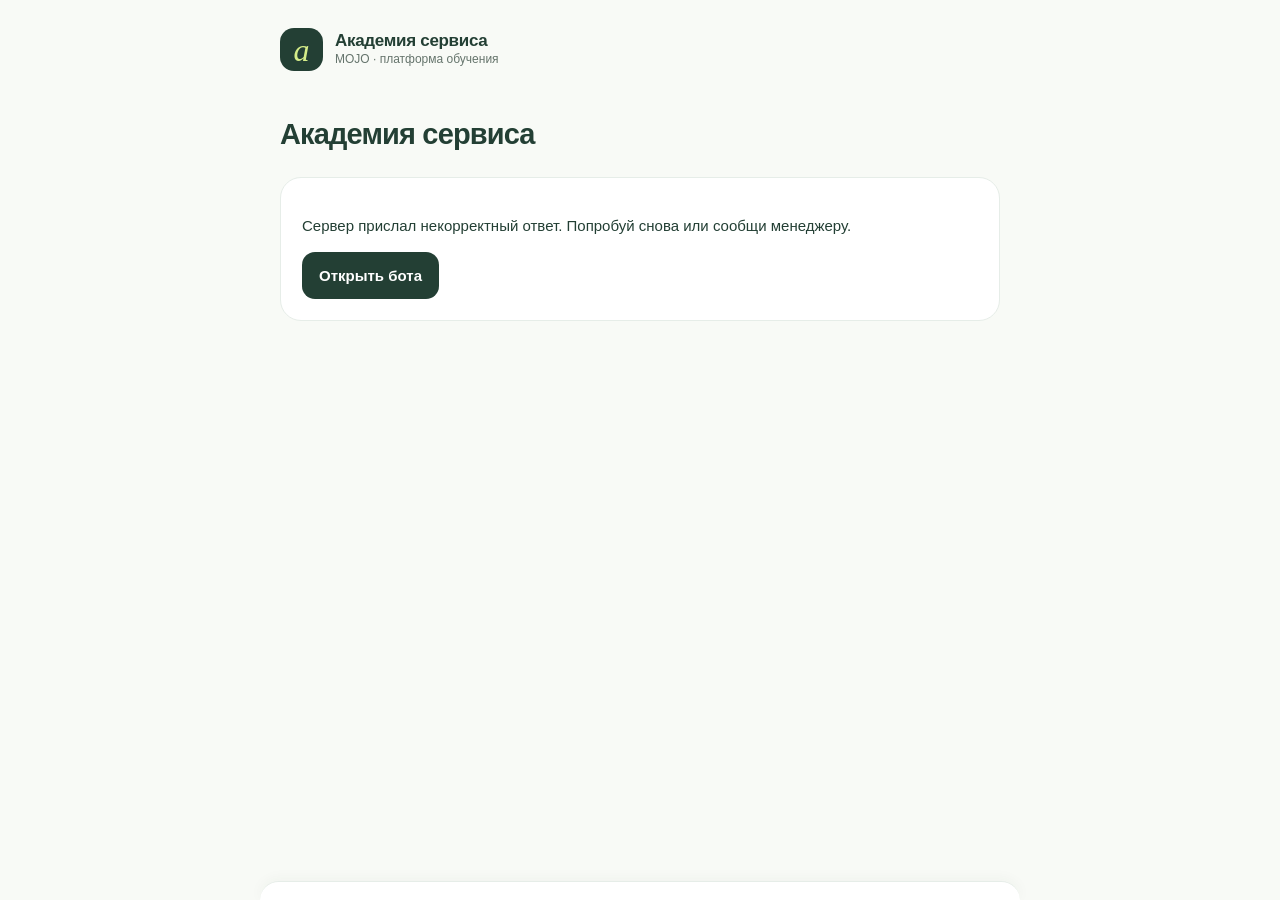
==== pilot/index.html @ edadbd67 "fix: serve Telegram Mini App SDK locally to prevent blocked startup" ====
<!doctype html><html lang="ru"><head><meta charset="utf-8"><meta name="viewport" content="width=device-width,initial-scale=1,viewport-fit=cover"><title>Академия сервиса · Пилот</title><link rel="stylesheet" href="/pilot/pilot.css?v=20261023-outcome1"><link rel="stylesheet" href="/pilot/learning.css?v=20261023-events1"><link rel="stylesheet" href="/pilot/dishes.css?v=20261027-nav1"><link rel="stylesheet" href="/pilot/wine_cards.css?v=20261026-1-photos1"><script defer src="/pilot/telegram-web-app.js?v=20261101"></script><script defer src="/pilot/learning.js?v=20261029-recall1-repeat1"></script><script defer src="/pilot/onboarding.js?v=20261027-journey1-reflection1"></script><script defer src="/pilot/dishes.js?v=20261027-nav1-allergens1-next1"></script><script defer src="/pilot/pilot.js?v=20261027-question1"></script><script defer src="/pilot/wine_cards.js?v=20261026-1"></script><script defer src="/pilot/menu_cards.js?v=photos1-20261027-stages1-repeat1"></script><script defer src="/pilot/menu_assessments.js?v=20261027-stages1"></script><script defer src="/pilot/events.js?v=20261023-events1"></script><script defer src="/pilot/voice.js?v=1"></script><link rel="stylesheet" href="/pilot/learner.css?v=20261026-reference1"><link rel="stylesheet" href="/pilot/mobile_polish.css?v=20261027-buttons1"><link rel="stylesheet" href="/pilot/onboarding.css?v=20261027-journey1"></head><body><header class="academy-header"><div class="academy-mark" aria-hidden="true">a</div><div class="academy-brand"><strong>Академия сервиса</strong><span>MOJO · платформа обучения</span></div></header><nav id="nav"></nav><main id="app"><p>Подключаемся…</p></main><div id="error" role="alert"></div></body></html>
---- pilot/pilot.css ----
:root{color-scheme:light;--ink:#233c32;--line:#e0e6dd;--muted:#68766c}*{box-sizing:border-box}body{margin:0;background:#f5f5f0;color:var(--ink);font:16px/1.5 -apple-system,BlinkMacSystemFont,'Segoe UI',sans-serif}header,main,nav{max-width:900px;margin:auto;padding:20px}header{display:flex;justify-content:space-between;gap:15px}header span,.muted{color:var(--muted);font-size:13px}nav{display:flex;gap:8px;padding-top:0;overflow:auto}button,.button{font:inherit;border:0;border-radius:10px;background:var(--ink);color:white;padding:11px 15px;cursor:pointer;text-decoration:none;display:inline-block}button:disabled{opacity:.5;cursor:wait}button.secondary,nav button{background:#e5ebdf;color:var(--ink)}nav button.active{background:var(--ink);color:white}h1{font-size:27px;line-height:1.2}h2{font-size:20px}h3{font-size:17px}.card{background:white;border:1px solid var(--line);border-radius:16px;padding:20px;margin-bottom:14px}.row{display:flex;gap:10px;align-items:center;flex-wrap:wrap}.row>*{margin:0}.badge{background:#edf2e5;border-radius:6px;padding:4px 8px;font-size:12px}.body{white-space:pre-wrap;overflow-wrap:anywhere}label{display:block;margin:12px 0 6px}input,textarea,select{font:inherit;color:inherit;width:100%;padding:10px;background:white;border:1px solid #bdcabb;border-radius:8px}input[type=checkbox],input[type=radio]{width:auto;margin-right:9px}textarea{min-height:110px}textarea.lesson{min-height:220px}.option{padding:10px;border:1px solid var(--line);border-radius:8px}.question{border:1px solid var(--line);padding:16px;margin:15px 0;border-radius:12px}.actions{display:flex;gap:10px;margin-top:16px;flex-wrap:wrap}#error:not(:empty){position:fixed;bottom:15px;left:5%;width:90%;background:#723a30;color:white;padding:15px;border-radius:10px;z-index:10}button:focus-visible,a:focus-visible{outline:3px solid #93b955;outline-offset:3px}@media(max-width:600px){header,main,nav{padding:16px}header span{display:none}nav button{font-size:13px;white-space:nowrap}.card{padding:16px}}
/* MOJO: cream canvas, forest cards and lime progress from the original demo. */
:root{--ink:#223e34;--muted:#788279;--line:#e2e7dc;--lime:#d6ee89}
body{background:#f6f6f1}header{padding-top:28px;align-items:center}header strong{font-size:20px;letter-spacing:-.5px}h1{font-size:32px;letter-spacing:-1px;margin:18px 0 26px}h2{letter-spacing:-.4px}.card{border-radius:24px;padding:24px;margin-bottom:18px;box-shadow:0 2px 4px #223e3403}.progress-card{background:var(--ink);color:#fff;border:0;padding:30px}.progress-card .muted{color:#c8d5ca}.progress-card progress{appearance:none;height:9px;border:0;border-radius:20px;overflow:hidden}.progress-card progress::-webkit-progress-bar{background:#456052}.progress-card progress::-webkit-progress-value{background:var(--lime)}.progress-card progress::-moz-progress-bar{background:var(--lime)}button,.button{border-radius:13px;font-weight:600;padding:12px 17px}button.secondary{background:#eef2e7}nav button.active{background:#e9f0df;color:var(--ink);box-shadow:inset 0 -3px var(--ink)}nav button{background:transparent}.badge{border-radius:20px;padding:5px 10px}.option{border-radius:12px;padding:14px}.option:has(input:checked){background:#eff5e3;border-color:#859f69}input,textarea,select{border-radius:12px;padding:12px}main{padding-bottom:110px}#error:not(:empty){bottom:90px}button:focus-visible,a:focus-visible,input:focus-visible,textarea:focus-visible,select:focus-visible{outline:3px solid #91ad5c;outline-offset:3px}
@media(max-width:600px){header{padding:20px 20px 4px}main{padding:10px 20px 110px}h1{font-size:29px}h2{font-size:21px}.card{padding:22px;border-radius:22px}.actions button{flex:1 1 140px}nav{position:fixed;bottom:0;left:0;right:0;z-index:5;max-width:none;background:#fff;border-top:1px solid var(--line);padding:10px 8px calc(12px + env(safe-area-inset-bottom));gap:3px;justify-content:space-around}nav button{font-size:12px;min-height:48px;padding:8px 9px;flex:1;border-radius:13px}.progress-card{padding:25px}header span{display:none}}
@media(prefers-reduced-motion:reduce){*{scroll-behavior:auto!important}}


/* Reading and practice share the same mobile layout. */
:root{--paper:#fff;--canvas:#F8FAF6;--forest:#233F34;--forest-soft:#365747;--lime:#D5ED89;--border:#E6EDE8;--text-sub:#65746c;--ink:#233F34;--line:#E6EDE8}
body{background:var(--canvas);font-size:15px;line-height:1.54;-webkit-font-smoothing:antialiased}
header.academy-header{display:flex;align-items:center;justify-content:flex-start;gap:12px;padding:22px 20px 4px}
.academy-mark{background:var(--forest);color:var(--lime);border-radius:14px;width:43px;height:43px;display:grid;place-items:center;font:italic 32px Georgia,serif;line-height:1;flex-shrink:0}
.academy-brand{display:flex;flex-direction:column;gap:0;min-width:0}
.academy-brand strong{font-size:17px;font-weight:750;line-height:1.22;letter-spacing:-.3px}
.academy-brand span{font-size:12px;color:var(--text-sub);display:block!important;line-height:1.4}
main{max-width:900px;margin:auto;padding:18px 20px 112px}
h1{font-size:29px;font-weight:750;line-height:1.18;letter-spacing:-.85px}
h2{font-size:19px;line-height:1.3;font-weight:700}
.card{background:var(--paper);border:1px solid var(--border);border-radius:21px;padding:21px;box-shadow:none}
.card h2{margin-top:7px}
.card .muted{color:var(--text-sub)}
.card p{overflow-wrap:anywhere}
.eyebrow{font-size:10px;text-transform:uppercase;font-weight:800;letter-spacing:1.7px;color:#748471}
.section-heading{margin:2px 0 25px}
.section-heading h1{margin:9px 0 8px}
.section-heading p{margin:0;max-width:48ch}
.case-card{display:flex;flex-direction:column;gap:6px;min-height:160px}
.case-card h2{margin:4px 0 2px;font-size:19px}
.case-card p{margin:0}
.case-card .actions{margin-top:auto;padding-top:13px}
.case-scenario{background:#244337;color:white;border:none;padding:27px 23px}
.case-scenario .eyebrow{color:var(--lime)}
.case-scenario .case-prompt{font-size:18px;line-height:1.52;margin:17px 0 4px;letter-spacing:-.25px}
.case-answer-card h2{margin:0 0 9px}
.case-answer-card label{font-size:14px;font-weight:650}
.case-answer-card textarea{font-size:16px;line-height:1.6;min-height:168px;border:1px solid #bdcabb;resize:vertical}
.case-answer-card .muted{font-size:12px;line-height:1.45}
.case-answer-card .lime-action{background:var(--lime);color:var(--forest);font-weight:800}
#case-feedback .card{border-color:#cbd9bd;background:#fafdf6}
#case-feedback h3{margin-top:16px}
#case-request-state:empty{display:none}
.progress-card{background:var(--forest);color:white}
.badge{display:inline-block;align-self:flex-start;background:#e9f0df;color:#38593f;font-weight:650;font-size:11px}
button{font-weight:650}
button.secondary{background:#edf1e7;color:var(--forest)}
nav{display:flex;gap:3px;align-items:stretch;justify-content:space-around}
nav button.nav-item{background:transparent;color:var(--forest);border:0;display:flex;align-items:center;justify-content:center;gap:5px;flex-direction:column;font-size:11px;line-height:1.15;min-height:56px;font-weight:600;border-radius:14px;padding:8px 3px}
nav button.nav-item svg{width:22px;height:22px}
nav button.nav-item.active{background:#e9f0df;color:var(--forest);box-shadow:inset 0 -3px var(--forest)}
#bulk-import{background:#f9fbf5}
#error:not(:empty){position:fixed;z-index:30;bottom:calc(95px + env(safe-area-inset-bottom));left:12px;right:12px;width:auto;max-width:680px;margin:auto;box-shadow:0 10px 20px #263f3c24;background:#753b32;color:white}
@media(min-width:720px){
  header.academy-header{padding-top:28px}
  nav button.nav-item{flex:1}
  .case-card{max-width:100%}
  .case-scenario .case-prompt{font-size:20px}
}
@media(max-width:600px){
  header.academy-header{padding:20px 18px 6px}
  header.academy-header .academy-brand span{display:block!important}
  main{padding:16px 18px calc(114px + env(safe-area-inset-bottom))}
  nav{padding:8px 6px calc(10px + env(safe-area-inset-bottom));gap:2px;backdrop-filter:blur(14px)}
  nav button.nav-item{flex:1;min-width:0;font-size:10.5px;min-height:58px}
  h1{font-size:27px}
  .card{padding:19px;border-radius:20px}
  .case-scenario{padding:23px 21px}
  .case-scenario .case-prompt{font-size:17px}
  .case-answer-card button.lime-action{width:100%}
}


/* After AI feedback, present a decision instead of a wall of rubric text. */
.case-outcome{padding-bottom:calc(24px + env(safe-area-inset-bottom))}
.case-outcome>button{margin:0 0 20px;font-size:13px}
.case-outcome-hero{background:#233F34;color:#fff;border-color:#233F34;padding:27px 23px}
.case-outcome-hero .eyebrow{color:#D5ED89}
.case-outcome-hero h1{font-size:28px;line-height:1.16;color:#fff;margin:12px 0}
.case-outcome-hero p{font-size:16px;line-height:1.55;color:#E6F0E7;margin-bottom:0}
.case-outcome-next{padding:23px 21px;border-color:#D4E0D0}
.case-outcome-next .eyebrow{color:#56734A}
.case-outcome-next h2{font-size:21px;margin:12px 0}
.case-outcome-next p{line-height:1.55}
.case-outcome-next .case-focus{background:#F1F6E8;border-radius:12px;padding:12px 14px;font-weight:650;color:#233F34}
.case-outcome-next .case-course-name{font-size:13px;color:#506B4E}
.case-outcome-next .lime-action{display:block;width:100%;min-height:54px;margin:18px 0 0;background:#D5ED89;color:#233F34}
.case-outcome-actions{display:flex;flex-wrap:wrap;gap:9px;margin-top:12px}
.case-outcome-actions button{flex:1 1 160px;min-height:46px;font-size:13px}
.case-outcome-details>summary{cursor:pointer;font-size:15px;font-weight:700;list-style:none}
.case-outcome-details>summary::-webkit-details-marker{display:none}
.case-outcome-details h3{font-size:16px;margin:19px 0 7px}
.case-outcome-details p{font-size:15px;line-height:1.6}
.case-outcome-details .muted{border-top:1px solid #E6EDE8;padding-top:15px;margin-top:18px}
@media(max-width:420px){
 .case-outcome-hero{padding:24px 20px}
 .case-outcome-hero h1{font-size:25px}
 .case-outcome-next{padding:20px 18px}
}
---- pilot/learning.css ----
:root{--forest:#233F34;--lime:#D5ED89;--canvas:#F8FAF6;--border:#E6EDE8}
body{background:var(--canvas);color:#1F2937}
header,main,nav{max-width:760px}
.learning-hero{background:var(--forest)!important;color:white;border:0!important}
.learning-hero .eyebrow{color:var(--lime)}
.learning-hero h2{font-size:28px;max-width:20ch}
.learning-hero .row{justify-content:space-between}
.lime-action{background:var(--lime);color:var(--forest);width:100%;margin-top:18px}
progress{display:block;width:100%;height:7px;border:0;border-radius:8px;overflow:hidden;margin:14px 0 18px;appearance:none}
progress::-webkit-progress-bar{background:#E6EDE8}
progress::-webkit-progress-value{background:#a5c867}
progress::-moz-progress-bar{background:#a5c867}
.learning-hero progress::-webkit-progress-bar{background:#476356}
.learning-hero progress::-webkit-progress-value{background:var(--lime)}
.direction-grid{display:grid;grid-template-columns:1fr 1fr;gap:12px}
.direction-grid .direction{background:white;color:var(--forest);text-align:left;display:flex;flex-direction:column;gap:10px;margin:0;padding:18px;min-height:130px}
.direction small{font-weight:400;color:#65746c}
.filters{display:flex;gap:8px;overflow-x:auto;padding:14px 0;scrollbar-width:none}
.filters button{white-space:nowrap;font-size:13px;padding:8px 13px}
.filters .active{background:var(--forest);color:white}
.course-row{display:grid;grid-template-columns:44px 1fr 16px;align-items:center;gap:14px;width:100%;background:white;color:#1F2937;text-align:left;border:1px solid var(--border);padding:16px;margin:0 0 10px}
.course-row strong{font-size:16px;line-height:1.3;display:block}
.course-row small,.lesson-top small{display:block;color:#65746c;font-size:12px;font-weight:400;margin-top:5px}
.course-row progress{margin:10px 0 5px}
.course-symbol{display:grid;place-items:center;background:#edf3e7;color:var(--forest);border-radius:13px;min-height:54px}
.lesson-top{display:flex;gap:12px;align-items:center;margin-bottom:20px}
.lesson-top>div{min-width:0}
.chapter h1{font-size:22px;line-height:1.35}
.chapter .body{font-size:17px;line-height:1.75;color:#1F2937}
.option{display:flex;align-items:flex-start;gap:10px;background:white;padding:17px;line-height:1.45}
.option input{margin-top:4px;accent-color:var(--forest);flex-shrink:0}
.result-card{background:#f0f6e5!important}
.result-card h1{font-size:48px;margin:12px 0}
main{overflow-wrap:anywhere;padding-bottom:120px}
.actions>button{min-height:46px}
nav{position:fixed;bottom:0;left:0;right:0;z-index:5;background:white;border-top:1px solid var(--border);padding:8px 8px calc(10px + env(safe-area-inset-bottom));border-radius:20px 20px 0 0}
nav button.nav-item{flex:1;min-width:0}
@media(min-width:760px){main{padding-top:24px}.learning-hero{padding:28px}.direction-grid{grid-template-columns:repeat(4,1fr)}}

/* Curated course lessons: mobile-first photo, clear ingredient list, usable navigation. */
.chapter .dish-photo.wide{height:auto;aspect-ratio:4/3;margin:18px -6px 22px}
.chapter .dish-photo.wide img{object-fit:contain;background:#edf3e8}
.chapter .badge{background:#eef3e7;color:var(--forest);padding:5px 10px}
.chapter h2{font-size:18px;color:var(--forest);margin:22px 0 10px}
.chapter-ingredients{list-style:none;padding:0;margin:4px 0 8px;display:grid;gap:8px;grid-template-columns:repeat(2,minmax(0,1fr))}
.chapter-ingredients li{background:#f2f6ec;border:1px solid #e2e9da;padding:12px;border-radius:12px;font-size:15px;line-height:1.4;overflow-wrap:break-word}
.lesson-source{white-space:pre-line;line-height:1.72}
.lesson-practice{padding:18px;border:1px solid #dfe8d3;border-radius:16px;background:#f3f8e8;margin-top:24px}
.lesson-practice strong{color:var(--forest)}
.lesson-practice p{margin:10px 0 0;font-size:15px;line-height:1.5}
.chapter-actions button{flex:1;min-width:0}
.chapter-actions .lime-action{margin-top:0}
.map-row{display:flex;align-items:center;justify-content:space-between;gap:12px;padding:12px;border:1px solid var(--border);border-radius:14px;background:white;margin:9px 0}
.map-row>span{flex:1;min-width:0;display:grid;gap:5px;line-height:1.3}
.map-row small{color:#617469}
.map-buttons{display:flex;flex-wrap:wrap;justify-content:flex-end;gap:5px}
.map-row button{padding:9px 11px;min-height:42px;margin:0;white-space:nowrap;font-size:13px}
.map-sticky{position:sticky;bottom:calc(86px + env(safe-area-inset-bottom));z-index:3;background:var(--canvas);padding:14px 0;border-top:1px solid var(--border);margin-top:18px}
.map-sticky button{width:100%;background:var(--forest);color:white}
@media(max-width:410px){.chapter-ingredients{grid-template-columns:1fr}.map-row{align-items:flex-start}.map-row button{font-size:12px}}

.lesson-ai{background:white;border:1px solid var(--border);border-radius:19px;margin:18px 0;padding:22px}
.lesson-ai textarea{width:100%;min-height:130px;resize:vertical;line-height:1.6;font-size:16px}
.lesson-ai>button{background:var(--lime);color:var(--forest);width:100%;margin-top:12px}
.lesson-ai .result-card{margin:18px 0 0}
.lesson-ai .result-card h3{color:var(--forest);margin:16px 0 6px}
.lesson-ai #dish-practice-state{font-size:14px;color:#617469}

.text-chapter-editor textarea{font-size:16px;line-height:1.6;width:100%;min-height:170px}
.text-chapter-editor .row{align-items:center;justify-content:space-between;gap:12px;margin-bottom:16px}
.text-chapter-editor label{display:block;margin:14px 0}
.text-chapter-editor input{font-size:16px}

/* Manager actions are immediately visible on Home, Courses, and Materials. */
.academy-manager-tools{background:#fff;border:1px solid #dce8dc;margin:12px 0 20px;padding:20px;border-radius:20px}
.academy-manager-tools h2{margin:6px 0 10px;color:#233F34;font-size:21px}
.academy-manager-tools p{font-size:15px;line-height:1.55;color:#54685d}
.academy-manager-tools .lime-action{display:block;background:#D5ED89;color:#233F34;font-weight:700;min-height:52px;width:100%;margin:16px 0 0}
.academy-manager-tools .academy-manager-warning{border-top:1px solid #e3ebe5;margin:16px 0 0;padding-top:13px;font-size:14px;color:#705c21}


/* MOJO learning path: one primary action, three-tab learner/manager navigation. */
body{background:#F8FAF6;color:#233F34}
main{max-width:760px}
nav{max-width:760px}
nav button.nav-item{min-height:60px;font-size:12px;gap:6px;transition:background .15s ease}
nav button.nav-item.active{background:#EEF4E4;box-shadow:none;color:#233F34}
nav button.nav-item.active svg{stroke-width:2.3}
.learner-topline{display:flex;align-items:center;justify-content:space-between;gap:10px;margin-top:8px}
.learner-topline .eyebrow{margin:0;line-height:1.5}
.learner-topline button{font-size:12px;padding:8px 12px;white-space:nowrap;min-height:38px}
.learner-intro{max-width:44ch;margin-top:-12px}
.journey-progress{border-color:#E7EBE4;padding:22px 22px 18px}
.journey-progress .row{justify-content:space-between;gap:14px;flex-wrap:nowrap}
.journey-progress .row strong{font-size:17px}
.journey-progress .row span{color:#617469;font-size:13px}
.journey-progress progress{margin:17px 0 9px;height:8px}
.journey-progress p{font-size:13px;margin:0}
.journey-next{background:#233F34;color:white;border-color:#233F34;padding:27px 23px}
.journey-next .eyebrow{color:#D5ED89}
.journey-next h2,.journey-next h1{font-size:27px;letter-spacing:-.6px;line-height:1.2;margin:15px 0 12px;color:white}
.journey-next p{color:#DDE8DC;font-size:14px;line-height:1.55}
.journey-next .lime-action{font-size:16px;min-height:54px;margin-top:22px;border-radius:14px}
.journey-next button.secondary{display:block;margin:13px auto 0;background:#E9F1DF;color:#233F34}
.journey-steps{display:flex;gap:8px;justify-content:space-between;margin-top:24px;color:#D5ED89;font-size:11px}
.journey-steps span{white-space:nowrap}
.journey-section-title{margin:25px 0 12px}
.journey-section-title h2{margin:0;font-size:19px}
.journey-mini{width:100%;display:grid;grid-template-columns:34px 1fr 18px;align-items:center;text-align:left;gap:14px;padding:16px;background:#FFF;color:#233F34;border:1px solid #E6EDE8;border-radius:18px;margin:9px 0;box-shadow:none}
.journey-mini strong{font-size:15px;display:block;line-height:1.35}
.journey-mini small{display:block;color:#68796E;font-size:12px;margin-top:4px}
.journey-num{display:grid;place-items:center;background:#F1F6E6;border-radius:10px;height:34px;font-size:13px;font-weight:750}
.journey-bottom{text-align:center;margin:20px 0 8px}
.journey-bottom button{width:100%;min-height:48px}
.course-row{border-radius:18px;grid-template-columns:46px 1fr 12px;padding:16px 14px;min-height:103px}
.course-row progress{height:5px;margin:10px 0 6px}
.course-row small{font-size:12px}
.course-row strong{font-size:15px}
.course-symbol{width:46px;min-height:46px}
.practice-entry{margin:22px 0}
.practice-entry h2{margin:11px 0 8px}
.practice-entry button{width:100%;margin-top:11px}
.manager-entry{margin:16px 0;text-align:center}
.manager-entry button{width:100%}
.lesson-top{align-items:center;padding-bottom:6px}
.lesson-top>button{padding:10px 12px;min-height:42px;white-space:nowrap;font-size:12px}
.lesson-top strong{font-size:14px;display:block;line-height:1.3}
.lesson-top small{font-size:12px}
.lesson-progress{justify-content:space-between;color:#67766F;font-size:12px}
.lesson-progress strong{color:#233F34}
.lesson-stage{display:flex;align-items:center;gap:6px;margin:12px 0 24px}
.lesson-stage span{flex:1;min-width:0;text-align:center;background:#EAF0E6;color:#718274;padding:9px 4px;border-radius:10px;font-size:10px;font-weight:700}
.lesson-stage span.stage-active{background:#D5ED89;color:#233F34}
.chapter{padding:22px 20px}
.chapter h1{font-size:24px}
.chapter-actions{margin:18px 0 24px}
.chapter-actions button{margin:0;min-height:53px}
.chapter-actions .lime-action{flex:2}
.lesson-extra{padding:14px 18px}
.lesson-extra>summary{cursor:pointer;font-weight:700;padding:5px 0}
.lesson-extra .card{padding:15px;margin-top:14px}
.lesson-extra>button{width:100%;margin-top:10px}
.result-card>.lime-action,.result-card>.secondary{display:block;width:100%;margin-top:12px}
.workspace-head{margin:4px 0 24px}
.workspace-head>button{font-size:12px;margin-bottom:20px;padding:9px 13px}
.workspace-head h1{margin:8px 0 10px}
.workspace-head p{font-size:14px;line-height:1.5;margin:0}
.manager-stats{display:flex;gap:10px;margin-bottom:22px}
.manager-stats>div{flex:1;min-width:0;display:flex;flex-direction:column;gap:4px;background:#EDF3EA;border-radius:16px;padding:16px}
.manager-stats strong{font-size:22px;color:#233F34;line-height:1}
.manager-stats span{font-size:11px;color:#637469}
.manager-create{background:#233F34;color:white}
.manager-create>summary{cursor:pointer;color:#D5ED89}
.manager-create>summary>strong{font-size:17px}
.manager-create>summary>span{color:#D7E5D6}
.manager-create p{color:#DFEBDF!important}
.manager-create input{background:white}
.manager-create .card{background:white;color:#233F34}
.manager-create .muted{color:#D5E0D5}
.manager-create .secondary{background:#EAF0E3}
.manager-tools{display:grid;grid-template-columns:repeat(2,minmax(0,1fr));gap:12px;margin:14px 0 25px}
.manager-tool{padding:19px 15px;text-align:left;background:#FFF;color:#233F34;border:1px solid #E6EDE8;border-radius:18px;min-height:116px}
.manager-tool strong{display:block;font-size:14px;line-height:1.3}
.manager-tool small{display:block;font-size:12px;color:#637469;margin-top:11px;line-height:1.35}
.manager-section-title{align-items:center;margin-bottom:15px}
.manager-section-title h2{margin:0}
.manager-list{padding:16px 19px;margin-bottom:11px}
.manager-list>summary,.archive-list>summary,.manager-more>summary,.manager-create>summary{cursor:pointer;display:flex;align-items:center;justify-content:space-between;gap:12px;list-style:none}
.manager-list>summary::-webkit-details-marker,.archive-list>summary::-webkit-details-marker,.manager-more>summary::-webkit-details-marker,.manager-create>summary::-webkit-details-marker{display:none}
.manager-list>summary strong{font-size:15px;font-weight:720}
.manager-list>summary span:not(.badge){font-size:12px;color:#6C7D70;line-height:1.5}
.manager-list>summary .badge{font-size:11px}
.manager-list[open]>summary{padding-bottom:15px;border-bottom:1px solid #E8EEE7;margin-bottom:15px}
.manager-course>summary>span:first-child{display:grid;gap:6px;min-width:0}
.manager-course small{color:#718075;font-size:12px}
.manager-course-actions .actions{margin-top:0}
.manager-course-actions .lime-action{width:100%;margin:0}
.manager-more{padding:14px 0 0;border-top:1px solid #EBF0E8;margin-top:14px}
.manager-more>summary{color:#66796B;font-size:13px;font-weight:650}
.manager-more .actions{margin-top:13px}
.manager-assignment{padding:14px 0;border-top:1px solid #E6EDE8}
.manager-assignment:first-of-type{border-top:0}
.manager-assignment h3{margin:8px 0 4px}
.manager-assignment button{margin-top:8px}
.archive-list{margin-top:26px;background:#F5F7F2}
.archive-list>summary{font-weight:700}
.archive-list>summary span{font-size:13px;color:#718075}
.archive-list>.manager-course{margin-top:14px}
@media(max-width:440px){
 .learner-topline .eyebrow{font-size:9px;letter-spacing:1px}
 .learner-topline button{padding:8px;font-size:11px}
 .journey-next{padding:24px 19px}
 .journey-steps{font-size:10px;gap:3px}
 .manager-tools{gap:8px}
 .manager-tool{padding:14px 12px}
 .manager-stats>div{padding:14px 10px}
 .manager-stats strong{font-size:20px}
 nav button.nav-item{font-size:11px}
}
@media(prefers-reduced-motion:reduce){nav button.nav-item{transition:none}}

/* Role-first management and in-person training calendar. */
.manager-home-primary{background:#233F34;color:#fff;padding:24px}
.manager-home-primary .eyebrow{color:#D5ED89}
.manager-home-primary h2{color:#fff;margin:10px 0}
.manager-home-primary p.muted{color:#E2EBE1}
.manager-urgent{border-color:#C4D6B6;background:#F4F9E9}
.manager-secondary{margin:24px 0;text-align:center}
.event-card h2{margin:12px 0 6px}
.event-card .actions{margin-top:16px}
.event-card .lime-action{margin:14px 0 0}
.event-card .eyebrow{color:#456951}
@media(max-width:440px){nav button.nav-item{font-size:10px;min-width:0;letter-spacing:-.15px}nav button.nav-item svg{width:20px;height:20px}nav{gap:1px;padding-left:3px;padding-right:3px}}
---- pilot/dishes.css ----
.dish-summary{color:#617469;font-size:13px;margin:18px 0 14px}
.dish-grid{display:grid;grid-template-columns:repeat(2,minmax(0,1fr));gap:12px}
.dish-tile{display:flex;flex-direction:column;text-align:left;gap:9px;background:#fff;color:#233f34;border:1px solid #e6ede8;border-radius:18px;padding:10px;overflow:hidden;min-width:0}
.dish-tile strong{line-height:1.35;font-size:15px}
.dish-tile small{color:#69796f;font-size:12px}
.dish-tile:focus-visible{outline:3px solid #a8c96e}
.dish-photo{height:135px;border-radius:13px;background:#edf3e8;display:grid;place-items:center;color:#829386;overflow:hidden}
.dish-photo img{height:100%;width:100%;object-fit:cover}
.dish-photo.wide{height:245px;margin-bottom:20px}
.dish-detail h1{margin:13px 0 20px;line-height:1.25}
.dish-detail h2{margin:24px 0 10px}
.dish-detail li{padding:4px 0}
.dish-description{white-space:pre-wrap;line-height:1.7}
.dish-kicker{font-size:13px;color:#617469}
.dish-badge{margin-top:auto;padding:4px 8px;border-radius:9px;background:#fff1d8;color:#806020;font-size:12px}
.dish-badge.live{background:#edf5e3;color:#2a563e}
.dish-pages{display:flex;gap:10px;margin:18px 0}
.dish-controls{border-top:1px solid #e6ede8;padding-top:15px;margin-top:20px;display:flex;gap:10px;flex-wrap:wrap}
.dish-controls button{white-space:normal}
.dish-import{background:#fff;border:1px solid #e6ede8}
.dish-import h2{margin-top:0}
.dish-import input[type=file]{background:#f8faf6;border-radius:12px;margin:10px 0;padding:15px}
.dish-edit-form textarea{min-height:110px}
@media(min-width:650px){.dish-grid{grid-template-columns:repeat(3,minmax(0,1fr))}}
@media(max-width:380px){.dish-grid{gap:8px}.dish-tile{padding:8px}.dish-photo{height:110px}}

/* Previous/next navigation in manager dish review and editor. */
.dish-switcher{display:flex;align-items:center;justify-content:space-between;gap:9px;margin:12px 0 15px}
.dish-switcher button{flex:1;min-width:0;min-height:44px;margin:0;padding:10px 8px;font-size:13px}
.dish-switcher .dish-position{flex:0 0 auto;font-size:12px;color:#637469;white-space:nowrap}
.dish-switch-spacer{flex:1}
@media(max-width:380px){.dish-switcher button{font-size:12px;padding:9px 5px}}
---- pilot/wine_cards.css ----
/* Wine recall / MOJO Academy — light, quiet learner UI. */
.wine-stats{justify-content:space-between;align-items:center;gap:10px;font-size:13px}
.wine-stats span{color:#67766f}
.wine-caption{font-size:13px;color:#5e7467;margin:12px 0}
.wine-flip-card{display:flex;flex-direction:column;align-items:stretch;justify-content:space-between;text-align:left;gap:25px;
  width:100%;min-height:310px;background:#fff;border:1px solid #e6ede8;color:#233f34;border-radius:24px;
  padding:24px;box-shadow:0 9px 30px rgba(35,63,52,.06);white-space:normal}
.wine-flip-card:focus-visible{outline:3px solid #a4c973;outline-offset:3px}
.wine-card-hint,.wine-card-foot{font-size:12px;color:#6a7a70;font-weight:500}
.wine-card-foot{text-align:center;padding-top:15px;border-top:1px solid #e6ede8}
.wine-question{font-size:25px;line-height:1.35;font-weight:750;text-align:center;align-self:center;overflow-wrap:anywhere;padding:20px 0}
.wine-fact{display:grid;grid-template-columns:105px minmax(0,1fr);gap:12px;border-bottom:1px solid #e6ede8;padding:10px 0;line-height:1.45}
.wine-fact span{color:#718075;font-size:12px}
.wine-fact strong{font-size:16px;overflow-wrap:anywhere}
.wine-rating-actions{display:grid;grid-template-columns:repeat(3,minmax(0,1fr));gap:8px;margin-top:18px}
.wine-rating-actions button{margin:0;padding:14px 8px;min-height:48px;font-size:13px}
.wine-rating-actions .lime-action{background:#233f34;color:white}
.wine-source,.wine-instruction{font-size:13px;line-height:1.55;margin:12px 0}
.wine-leave{margin-top:16px}
.wine-leave button{font-size:13px}
.wine-finished h1{font-size:24px}
.wine-editor-row label{display:block;font-size:13px;margin-top:13px}
.wine-editor-row input{display:block;width:100%;min-width:0;margin-top:5px;font-size:16px}
.wine-editor-row .row{align-items:center;justify-content:space-between}
.wine-form-grid{display:grid;grid-template-columns:1fr 1fr;gap:10px}
@media(max-width:390px){.wine-form-grid{grid-template-columns:1fr}.wine-flip-card{min-height:280px;padding:20px}.wine-fact{grid-template-columns:90px 1fr}}

/* Approved white variant of the staff home screen; manager layout unchanged. */
.journey-progress{background:white}
.journey-next{background:white;color:#233f34;border:1px solid #e6ede8;box-shadow:0 5px 26px rgba(35,63,52,.04)}
.journey-next .eyebrow{color:#5c7767}
.journey-next h1,.journey-next h2{color:#233f34}
.journey-next p{color:#5c6c62}
.journey-next .journey-steps{color:#5e7566}
.journey-next .lime-action{background:#233f34;color:#fff}
.journey-next button.secondary{background:#eaf0e3;color:#233f34}

.menu-card-photos .dish-photo{width:100%;aspect-ratio:4/3;max-height:260px;border-radius:16px;overflow:hidden;margin:0 0 14px}.menu-card-photos img{width:100%;height:100%;object-fit:contain}

/* MOJO menu Quizlet: GPU-friendly flip, photo stays mounted on the front. */
.menu-flip-scene{display:block;position:relative;padding:0!important;min-height:480px;perspective:1100px;background:transparent!important;border:0!important;box-shadow:none!important;overflow:visible;isolation:isolate}
.menu-flip-inner{display:grid;grid-template-columns:minmax(0,1fr);grid-template-rows:1fr;width:100%;min-height:480px;transform-style:preserve-3d;transition:transform 620ms cubic-bezier(.22,.7,.2,1);will-change:transform}
.menu-flip-inner.is-flipped{transform:rotateY(180deg)}
.menu-flip-face{grid-area:1/1;display:flex;flex-direction:column;gap:24px;align-items:stretch;justify-content:space-between;text-align:left;padding:32px 28px;background:#fff;color:#233f34;border:1px solid #e6ede8;border-radius:26px;box-shadow:0 10px 28px rgba(35,63,52,.065);-webkit-backface-visibility:hidden;backface-visibility:hidden;transform:translateZ(1px);min-width:0}
.menu-flip-back{transform:rotateY(180deg) translateZ(1px);background:linear-gradient(155deg,#fff 0%,#f8faf6 100%)}
.menu-flip-face .menu-card-photos{display:block;width:100%}
.menu-flip-face .menu-card-photos .dish-photo{max-height:300px}
.menu-flip-answer{display:block;align-self:stretch;max-height:420px;overflow-y:auto;overscroll-behavior:contain}
.menu-flip-face .wine-card-foot{display:block;width:100%}
.menu-flip-scene:focus-visible{outline:3px solid #a4c973;outline-offset:5px}
.wine-source[hidden],.wine-rating-actions[hidden],.wine-instruction[hidden]{display:none!important}
@media(max-width:390px){.menu-flip-scene,.menu-flip-inner{min-height:445px}.menu-flip-face{padding:22px 20px}.menu-flip-answer{max-height:340px}}
@media(prefers-reduced-motion:reduce){.menu-flip-inner{transition:none;will-change:auto}}
---- pilot/learner.css ----
/* Employee screens; management keeps its existing layout. */
body.learner-ui{background:#F8FAF6;color:#1F2937}
.learner-ui .academy-header{padding:16px 20px 4px;max-width:600px;gap:9px}
.learner-ui .academy-mark{width:30px;height:30px;border-radius:10px;font-size:26px}
.learner-ui .academy-brand strong{font-size:12px}
.learner-ui .academy-brand span{font-size:10px}
.learner-ui main{max-width:600px;padding:20px 20px calc(110px + env(safe-area-inset-bottom))}
.learner-ui h1{font-size:26px;letter-spacing:-.7px;line-height:1.25;margin:12px 0 22px;color:#172b23}
.learner-ui h2{font-size:19px;letter-spacing:-.3px}
.learner-ui .card{border:1px solid #E6EDE8;border-radius:22px;padding:20px;background:white}
.learner-ui button{min-height:44px}
.learner-ui .learner-greeting{display:flex;gap:12px;align-items:center;margin:8px 0 24px}
.learner-greeting h1{font-size:20px;margin:0 0 4px}.learner-greeting p{font-size:12px;color:#66766c;margin:0}
.learner-avatar{width:44px;height:44px;display:grid;place-items:center;flex-shrink:0;background:#e7eee6;border-radius:50%;font-size:20px;color:#233F34}
.learner-greeting .greeting-events{margin-left:auto;background:transparent;color:#233F34;padding:8px;display:grid;place-items:center}
.learner-ui .continue-card{padding:23px;background:white;box-shadow:0 8px 30px #233f3405}
.continue-card small{font-size:12px;color:#607368}.continue-card h2{margin:10px 0;font-size:23px}.continue-card p{font-size:13px;color:#627268;margin:10px 0}.continue-card button{width:100%;background:#233F34;color:white;border-radius:14px}.continue-card progress{height:6px;margin:16px 0 22px}
.learner-summary{display:grid;grid-template-columns:1.25fr 1fr;gap:12px}.learner-summary button.card{text-align:left;color:#233F34;display:flex;flex-direction:column;gap:9px;padding:17px;min-width:0}.learner-summary small,.learner-summary span{font-size:11px;font-weight:400;color:#617067}.learner-summary strong{font-size:15px}.learner-summary .progress-summary{background:#eef3e9}.progress-summary strong{font-size:32px}.progress-summary strong span{font-size:17px}
.learner-section{justify-content:space-between;margin:8px 0 14px}.learner-section h2{margin:0}.learner-section button{background:transparent;font-size:12px;padding:8px}
.learner-ui .course-row{grid-template-columns:88px minmax(0,1fr) 22px;gap:13px;padding:9px;border-radius:20px;min-height:116px;margin-bottom:12px}.course-copy{min-width:0}.learner-ui .course-row strong{font-size:15px;line-height:1.35}.learner-ui .course-row small{font-size:11px;line-height:1.4}.learner-ui .course-row progress{height:4px;margin:12px 0 6px}.learner-ui .course-symbol{width:88px;height:98px;background:#edf1e9;border-radius:14px}.course-symbol svg{width:28px;height:28px}.learner-ui .course-cover{width:88px;height:98px;border-radius:14px;margin:0;min-height:0}.course-cover img{width:100%;height:100%;object-fit:cover}.course-arrow{width:22px;height:28px;border-radius:50%;background:#f0f3ed;display:grid;place-items:center;font-size:21px}
.course-search{margin:0}.course-search>span{display:block;font-size:12px;color:#65756a;margin-bottom:6px}.course-search input{border:0;border-radius:14px;background:#ecefe9;padding:13px 15px}.learner-ui .filters{gap:7px;padding:16px 0 20px}.learner-ui .filters button{border-radius:22px;min-height:36px;font-size:12px;padding:8px 13px}
.learner-ui nav{max-width:600px;border-radius:22px 22px 0 0;padding:9px 5px calc(10px + env(safe-area-inset-bottom));box-shadow:0 -5px 24px #233f3405;gap:0;overflow:visible}.learner-ui nav button.nav-item{font-size:9px;letter-spacing:0;padding:8px 1px;min-height:55px;gap:6px;background:transparent;color:#748078;white-space:nowrap}.learner-ui nav button.nav-item.active{color:#233F34;background:#f0f5ea;border-radius:15px;box-shadow:none}.learner-ui nav svg{height:21px;width:21px}
.learner-ui .lesson-top{margin:0 0 15px;gap:12px}.learner-ui .lesson-top>button{font-size:11px;padding:8px}.learner-ui .lesson-stage{margin:14px 0;font-size:10px}.learner-ui .chapter{padding:0;border:0;background:transparent}.learner-ui .chapter h1{font-size:25px;margin:15px 0 18px}.learner-ui .chapter .badge{font-size:10px}.learner-ui .chapter .dish-photo.wide{margin:18px 0;border-radius:20px;overflow:hidden;aspect-ratio:4/3}.learner-ui .chapter .dish-photo.wide img{object-fit:contain}.lesson-tabs{display:flex;gap:6px;overflow:auto}.lesson-tabs button{flex:1;padding:9px 7px;font-size:11px;color:#6c786e;background:#eef1eb;border-radius:13px;white-space:nowrap}.lesson-tabs button[aria-selected=true]{color:#233F34;background:#e2eadc;box-shadow:inset 0 -2px #233F34}.learner-ui [role=tabpanel]{padding:18px 20px;border:1px solid #E6EDE8;border-radius:20px;background:white}.learner-ui [role=tabpanel][hidden]{display:none}.learner-ui [role=tabpanel] h2{margin:0 0 12px;font-size:16px}.learner-ui .chapter .body{font-size:15px;line-height:1.75}.learner-ui .chapter-ingredients{grid-template-columns:1fr;gap:8px}.learner-ui .chapter-ingredients li{font-size:14px;padding:10px 12px;background:#f3f6ef}.chapter-source{font-size:11px!important;margin-top:15px}.learner-ui .chapter-actions .lime-action{background:#233F34;color:white}.learner-ui .lesson-source{padding:4px 0}.learner-ui #study-quiz{padding:20px;border-radius:22px;background:white;border:1px solid #E6EDE8}.learner-ui #study-quiz h1{font-size:21px;line-height:1.4;margin:0 0 18px}.learner-ui textarea{font-size:16px;min-height:180px;line-height:1.6;border:1px solid #dce4db;border-radius:15px}.learner-ui #study-quiz .actions button[type=submit]{flex:1}.learner-ui .option{padding:14px;font-size:14px}.learner-ui .lesson-ai{padding:20px}.learner-ui .lime-action{background:#233F34;color:white}.learner-ui .result-card{background:#f0f5e9}.learner-ui .journey-next{background:white;border-color:#e6ede8;color:#233F34}.learner-ui .journey-next h1,.learner-ui .journey-next h2,.learner-ui .journey-next p{color:#233F34}
@media(max-width:360px){.learner-ui main{padding-left:14px;padding-right:14px}.learner-ui .course-row{grid-template-columns:72px minmax(0,1fr) 18px;gap:10px}.learner-ui .course-cover,.learner-ui .course-symbol{width:72px;height:90px}.learner-greeting h1{font-size:18px}.learner-summary{gap:8px}.learner-summary button.card{padding:13px}}
---- pilot/mobile_polish.css ----
/* MOJO Academy — one small visual layer for ALL roles.
   No new framework, animations, layout engine, or changes to learning data. */
:root{
  --canvas:#F8FAF6;
  --forest:#233F34;
  --lime:#D5ED89;
  --border:#E6EDE8;
}

/* Keep iPhone's native inertial vertical scrolling. No scroll-lock or fixed page height. */
html{
  -webkit-overflow-scrolling:touch;
  scroll-behavior:smooth;
  scroll-padding-bottom:calc(92px + env(safe-area-inset-bottom));
}
body{
  overflow-x:clip;
  -webkit-overflow-scrolling:touch;
  background:var(--canvas);
}
main,#app{
  min-width:0;
  overflow-wrap:anywhere;
}

/* Remove the costly blurred layer on every scroll frame. */
nav, .learner-ui nav{
  backdrop-filter:none;
  -webkit-backdrop-filter:none;
  background:#fff;
}
nav{
  border-color:var(--border);
  box-shadow:0 -2px 14px rgba(35,63,52,.045);
}
nav button.nav-item.active,
.learner-ui nav button.nav-item.active{
  background:#EEF4E8;
  color:var(--forest);
  box-shadow:none;
}

/* Restraint: one clear primary action, quiet secondary actions, consistent sizing. */
.actions>button,
.chapter-actions>button,
.manager-course-actions button,
.dish-controls button,
.dish-switcher button,
.workspace-head>button,
form>button,
.map-row button{
  min-height:46px;
  padding:11px 15px;
  border-radius:13px;
  font-size:14px;
  font-weight:650;
  line-height:1.35;
  box-shadow:none;
}
button,
.button{
  -webkit-tap-highlight-color:transparent;
  touch-action:manipulation;
}
button:active:not(:disabled),
.button:active:not(:disabled){
  opacity:.88;
}
button:disabled{opacity:.52}
button.secondary,
.actions>button.secondary,
.manager-course-actions button.secondary{
  background:#EFF3EA;
  color:var(--forest);
}
.lime-action,
button.lime-action,
.actions>button.lime-action{
  background:var(--forest);
  color:white;
}

/* Course rows should read as content, not large call-to-action blocks. */
.manager-course,
.card{
  border-color:var(--border);
  box-shadow:none;
}
.manager-course{border-radius:18px}
.manager-list>summary{
  padding:3px 0;
  min-height:54px;
}
.manager-course-actions .actions{gap:8px}
.manager-more>summary{min-height:42px}
input,textarea,select{
  border-color:#d6e1d5;
  background:#fff;
}
/* Preserve the native iPhone picker and the dropdown indicator. */
select{appearance:auto;-webkit-appearance:menulist;}
input:focus,textarea:focus,select:focus{
  border-color:#8aa478;
}
:focus-visible{
  outline:2px solid #7f9f6d;
  outline-offset:3px;
}

/* Short labels and compact responsive controls on narrow iPhones. */
@media(max-width:600px){
  body{font-size:15px}
  main{padding-bottom:calc(126px + env(safe-area-inset-bottom))}
  .learner-ui main{padding-bottom:calc(126px + env(safe-area-inset-bottom))}
  .card{border-radius:19px}
  .actions{gap:9px}
  .actions>button{flex:1 1 135px;min-width:0;margin:0}
  .manager-course-actions .actions>button{font-size:13px}
  .lesson-stage{overflow-x:auto;-webkit-overflow-scrolling:touch}
  .lesson-stage span{min-width:55px}
  .filters,.lesson-tabs{
    -webkit-overflow-scrolling:touch;
    overscroll-behavior-x:contain;
  }
}
@media(prefers-reduced-motion:reduce){
  html{scroll-behavior:auto}
}


/* Manager home: make the actual actions visible, not green text on green. */
.manager-home-primary{
  padding:22px;
  border-radius:20px;
}
.manager-home-primary h2{
  margin:11px 0 8px;
  font-size:22px;
  line-height:1.24;
}
.manager-home-primary p.muted{
  margin:0;
  line-height:1.5;
  font-size:14px;
}
.manager-home-primary > button.lime-action{
  display:flex;
  align-items:center;
  justify-content:center;
  width:100%;
  margin:20px 0 0;
  min-height:50px;
  padding:13px 16px;
  border:0;
  border-radius:13px;
  background:#D5ED89;
  color:#233F34;
  font-size:15px;
  font-weight:750;
  text-align:center;
}
.manager-home-primary > button.lime-action:focus-visible{
  outline-color:#D5ED89;
}
.manager-tools > button.manager-tool{
  position:relative;
  display:flex;
  flex-direction:column;
  justify-content:center;
  align-items:flex-start;
  gap:5px;
  text-align:left;
  min-height:92px;
  padding:15px 38px 15px 16px;
  border:1px solid #E6EDE8;
  border-radius:16px;
  background:white;
  color:#233F34;
  box-shadow:none;
}
.manager-tools > button.manager-tool::after{
  content:"›";
  position:absolute;
  right:14px;
  top:50%;
  transform:translateY(-50%);
  font-size:24px;
  line-height:1;
  font-weight:400;
  color:#7A937D;
}
.manager-tools > button.manager-tool strong{
  display:block;
  margin:0;
  font-size:15px;
  font-weight:700;
  line-height:1.3;
}
.manager-tools > button.manager-tool small{
  display:block;
  margin:0;
  font-size:12px;
  font-weight:400;
  line-height:1.35;
  color:#6E7F75;
}
@media(max-width:400px){
  .manager-tools{gap:9px}
  .manager-tools > button.manager-tool{
    padding:13px 27px 13px 12px;
    min-height:84px;
  }
  .manager-tools > button.manager-tool strong{font-size:14px}
  .manager-tools > button.manager-tool small{font-size:11px}
  .manager-tools > button.manager-tool::after{right:9px;font-size:20px}
}
---- pilot/onboarding.css ----
/* Small extension of the existing MOJO white/forest design.
   No overlay, scroll lock, fixed onboarding footer or extra navigation tabs. */
.onboard-wrap{max-width:700px;margin:0 auto 28px}
.onboard-back{margin:4px 0 14px}
.onboard-back>button{padding:8px 14px;font-size:13px}
.onboard-stages{display:grid;grid-template-columns:repeat(3,minmax(0,1fr));gap:7px;margin:12px 0 24px}
.onboard-stages span{display:grid;place-items:center;text-align:center;min-height:38px;padding:8px 4px;border:1px solid #E6EDE8;border-radius:12px;background:#F1F4EF;font-size:11px;font-weight:700;line-height:1.2;color:#738578}
.onboard-stages .complete{background:#EFF5E5;color:#416343}
.onboard-stages .current{background:#D5ED89;color:#233F34;border-color:#D5ED89}
.onboard-title{margin:18px 0 24px}
.onboard-title h1{font-size:26px;margin:13px 0}
.onboard-title p{color:#566E5E;font-size:15px;line-height:1.55;max-width:54ch}
.onboard-home{padding:22px!important;background:#233F34!important;color:#fff!important;border-color:#233F34!important}
.onboard-home .eyebrow{color:#D5ED89}
.onboard-home h2{color:#fff;font-size:24px;line-height:1.25;margin:12px 0 8px}
.onboard-home p{color:#E3EAE0;line-height:1.5;margin:0 0 14px}
.onboard-home-progress{font-size:12px;color:#D5ED89}
.onboard-home>button.lime-action{background:#D5ED89!important;color:#233F34!important;margin-top:16px;width:100%;min-height:48px}
.onboard-welcome{padding:20px!important;background:#F1F6EB!important;border-color:#E4EDE2!important}
.onboard-welcome strong{color:#233F34;font-size:16px}
.onboard-welcome p{margin:9px 0 0;font-size:14px;line-height:1.6}
.onboard-section-title{font-size:18px;margin:24px 0 14px}
.onboard-quest{padding:0!important;overflow:hidden;border-radius:17px!important;margin-bottom:10px!important}
.onboard-quest>summary{list-style:none;display:flex;gap:12px;align-items:center;min-height:76px;cursor:pointer;padding:16px}
.onboard-quest>summary::-webkit-details-marker{display:none}
.onboard-quest-icon{height:32px;width:32px;border-radius:10px;background:#EFF4E8;display:grid;place-items:center;font-size:17px;color:#456A46;flex-shrink:0}
.onboard-quest-name{display:grid;gap:5px;min-width:0;flex:1;font-weight:700;color:#233F34;font-size:14px;line-height:1.3}
.ob-status{display:inline-block;border-radius:8px;font-size:11px;line-height:1.3;font-weight:650}
.ob-status.todo{color:#718274}
.ob-status.pending{color:#8F652A}
.ob-status.done{color:#386A42}
.ob-status.revise{color:#A35842}
.onboard-chevron{font-size:23px;color:#8DA293;font-weight:400;line-height:1}
.onboard-quest-body{border-top:1px solid #EDF0EA;padding:0 17px 18px}
.onboard-quest-body p{font-size:14px;line-height:1.6}
.onboard-quest textarea,.onboard-feedback textarea,.onboard-manager-quest textarea{font-size:16px;line-height:1.55;min-height:95px}
.onboard-quest form>button,.onboard-feedback form>button,.onboard-self form>button,.onboard-finish{display:block;width:100%;min-height:48px;border-radius:13px}
.onboard-feedback{margin-top:20px}
.onboard-feedback h2{font-size:20px}
.onboard-feedback select{min-height:46px;font-size:16px}
.onboard-hint{font-size:13px;color:#718274;padding:4px 4px 16px}
.ob-review-comment{padding:12px;border-radius:12px;background:#FFF5E8;color:#82542B}
.onboard-level{border:0;padding:0;margin:18px 0 24px;min-width:0}
.onboard-level legend{font-size:15px;font-weight:700;margin-bottom:11px}
.onboard-level>label{display:inline-flex;align-items:center;gap:6px;margin:0 10px 8px 0;background:#F3F6F0;border:1px solid #E6EDE8;border-radius:22px;padding:9px 11px;font-size:13px;white-space:nowrap}
.onboard-level input{margin:0!important;accent-color:#233F34}
.onboard-topic{display:flex;flex-direction:column;align-items:stretch;gap:8px;padding:18px!important;margin:11px 0!important}
.onboard-topic strong{color:#233F34;font-size:16px}
.onboard-topic p{margin:0;font-size:13px}
.onboard-topic button{margin:4px 0 0;min-height:44px;width:100%}
.onboard-unmapped{padding:11px 13px;background:#FFF5E8;color:#8A5D24;border-radius:10px;font-size:13px;line-height:1.45}
.onboard-next{margin:18px 0}
.onboard-next p{font-size:13px;color:#6A7B6F}
.onboard-next button{width:100%}
.onboard-done{border:1px solid #D7E6D4!important;background:#F4F8F1!important}
.onboard-done h1{font-size:32px}
.onboard-done h2{font-size:20px}
.onboard-done>button{width:100%;margin-top:12px}
.onboard-question{margin-top:16px!important}
.onboard-question legend{font-weight:700;padding:0 4px;font-size:15px;line-height:1.35}
.onboard-question label.option{margin:8px 0}
.onboard-finish{margin:20px 0}
.onboard-team-row{display:flex;align-items:center;justify-content:space-between;gap:15px;padding:16px 18px!important}
.onboard-team-row strong{font-size:15px}
.onboard-team-row p{margin:4px 0 0;font-size:12px}
.onboard-team-row button{margin:0;flex:0 0 auto}
.onboard-manager-quest{padding:18px!important}
.onboard-manager-quest>strong{display:block;margin-bottom:5px}
.onboard-manager-quest>p{font-size:14px;line-height:1.5;white-space:pre-wrap}
.onboard-manager-quest form .actions{gap:8px}
.onboard-manager-quest form button{margin:0;flex:1 1 140px;min-height:46px}
.ob-check{display:flex;align-items:flex-start;gap:10px;font-size:13px;line-height:1.45}
.ob-check input{width:auto;margin:5px 0 0;accent-color:#233F34}
@media(max-width:430px){
 .onboard-title h1{font-size:24px}
 .onboard-team-row{align-items:flex-start}
 .onboard-team-row button{font-size:12px;padding:9px 12px}
 .onboard-level>label{margin-right:5px;padding:8px 9px;font-size:12px}
}

/* A small, familiar form instead of a separate admin panel. */
.onboard-manager-edit{max-width:700px;margin:14px auto 24px}
.onboard-quest-edit{padding:19px!important;margin-bottom:14px!important}
.onboard-quest-edit h2{font-size:18px;margin:0 0 13px}
.onboard-quest-edit label{display:block;font-size:13px;color:#415948;margin:12px 0}
.onboard-quest-edit input:not([type=checkbox]),.onboard-quest-edit textarea{display:block;width:100%;font-size:16px;line-height:1.5;margin-top:6px;box-sizing:border-box}
.onboard-quest-edit>button{margin:14px 0 0;width:100%;min-height:46px}
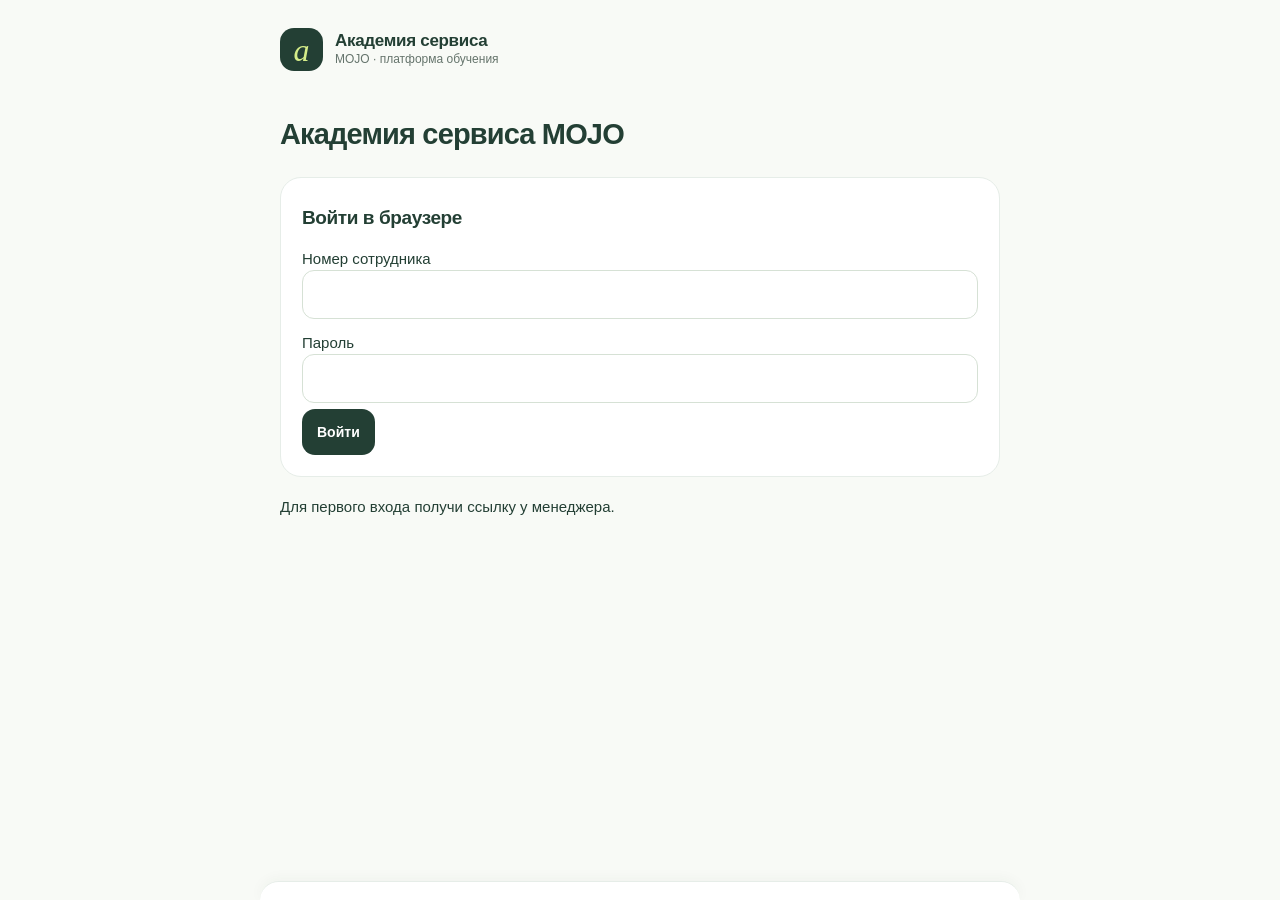
==== commit f3c60bcf: "Bust browser login client cache" ====
--- a/pilot/index.html
+++ b/pilot/index.html
@@ -1 +1 @@
-<!doctype html><html lang="ru"><head><meta charset="utf-8"><meta name="viewport" content="width=device-width,initial-scale=1,viewport-fit=cover"><title>Академия сервиса · Пилот</title><link rel="stylesheet" href="/pilot/pilot.css?v=20261023-outcome1"><link rel="stylesheet" href="/pilot/learning.css?v=20261023-events1"><link rel="stylesheet" href="/pilot/dishes.css?v=20261027-nav1"><link rel="stylesheet" href="/pilot/wine_cards.css?v=20261026-1-photos1"><script defer src="/pilot/telegram-web-app.js?v=20261101"></script><script defer src="/pilot/learning.js?v=20261029-recall1-repeat1"></script><script defer src="/pilot/onboarding.js?v=20261027-journey1-reflection1"></script><script defer src="/pilot/dishes.js?v=20261027-nav1-allergens1-next1"></script><script defer src="/pilot/pilot.js?v=20261027-question1"></script><script defer src="/pilot/wine_cards.js?v=20261026-1"></script><script defer src="/pilot/menu_cards.js?v=photos1-20261027-stages1-repeat1"></script><script defer src="/pilot/menu_assessments.js?v=20261027-stages1"></script><script defer src="/pilot/events.js?v=20261023-events1"></script><script defer src="/pilot/voice.js?v=1"></script><link rel="stylesheet" href="/pilot/learner.css?v=20261026-reference1"><link rel="stylesheet" href="/pilot/mobile_polish.css?v=20261027-buttons1"><link rel="stylesheet" href="/pilot/onboarding.css?v=20261027-journey1"></head><body><header class="academy-header"><div class="academy-mark" aria-hidden="true">a</div><div class="academy-brand"><strong>Академия сервиса</strong><span>MOJO · платформа обучения</span></div></header><nav id="nav"></nav><main id="app"><p>Подключаемся…</p></main><div id="error" role="alert"></div></body></html>
+<!doctype html><html lang="ru"><head><meta charset="utf-8"><meta name="viewport" content="width=device-width,initial-scale=1,viewport-fit=cover"><title>Академия сервиса · Пилот</title><link rel="stylesheet" href="/pilot/pilot.css?v=20261023-outcome1"><link rel="stylesheet" href="/pilot/learning.css?v=20261023-events1"><link rel="stylesheet" href="/pilot/dishes.css?v=20261027-nav1"><link rel="stylesheet" href="/pilot/wine_cards.css?v=20261026-1-photos1"><script defer src="/pilot/telegram-web-app.js?v=20261101"></script><script defer src="/pilot/learning.js?v=20261029-recall1-repeat1"></script><script defer src="/pilot/onboarding.js?v=20261027-journey1-reflection1"></script><script defer src="/pilot/dishes.js?v=20261027-nav1-allergens1-next1"></script><script defer src="/pilot/pilot.js?v=20261103-browser1"></script><script defer src="/pilot/wine_cards.js?v=20261026-1"></script><script defer src="/pilot/menu_cards.js?v=photos1-20261027-stages1-repeat1"></script><script defer src="/pilot/menu_assessments.js?v=20261027-stages1"></script><script defer src="/pilot/events.js?v=20261023-events1"></script><script defer src="/pilot/voice.js?v=1"></script><link rel="stylesheet" href="/pilot/learner.css?v=20261026-reference1"><link rel="stylesheet" href="/pilot/mobile_polish.css?v=20261027-buttons1"><link rel="stylesheet" href="/pilot/onboarding.css?v=20261027-journey1"></head><body><header class="academy-header"><div class="academy-mark" aria-hidden="true">a</div><div class="academy-brand"><strong>Академия сервиса</strong><span>MOJO · платформа обучения</span></div></header><nav id="nav"></nav><main id="app"><p>Подключаемся…</p></main><div id="error" role="alert"></div></body></html>
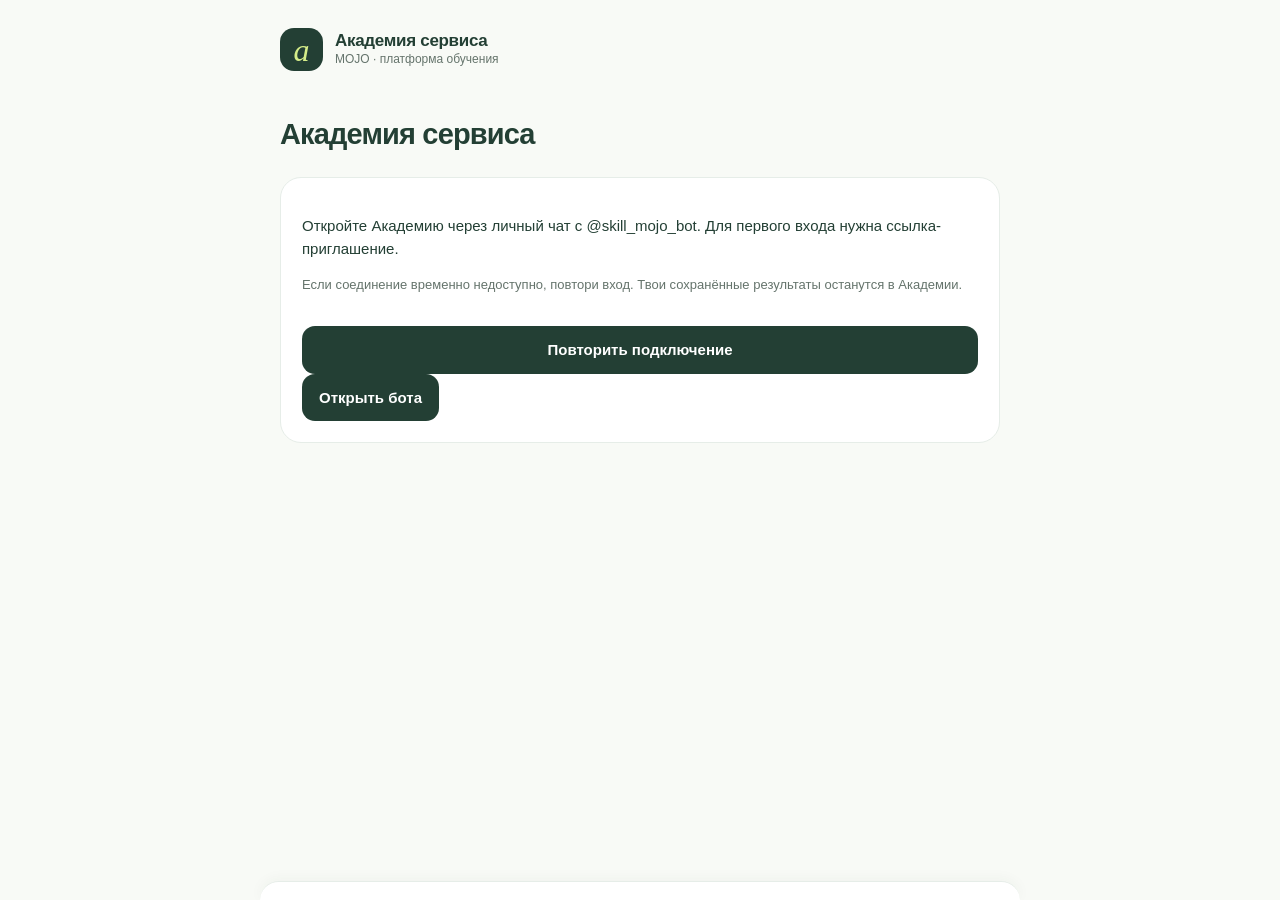
==== commit 4cd67384: "Add waiter-only randomized 40-question recertification and unify bot entry" ====
--- a/pilot/index.html
+++ b/pilot/index.html
@@ -1 +1,2 @@
-<!doctype html><html lang="ru"><head><meta charset="utf-8"><meta name="viewport" content="width=device-width,initial-scale=1,viewport-fit=cover"><title>Академия сервиса · Пилот</title><link rel="stylesheet" href="/pilot/pilot.css?v=20261023-outcome1"><link rel="stylesheet" href="/pilot/learning.css?v=20261023-events1"><link rel="stylesheet" href="/pilot/dishes.css?v=20261027-nav1"><link rel="stylesheet" href="/pilot/wine_cards.css?v=20261026-1-photos1"><script defer src="/pilot/telegram-web-app.js?v=20261101"></script><script defer src="/pilot/learning.js?v=20261029-recall1-repeat1"></script><script defer src="/pilot/onboarding.js?v=20261027-journey1-reflection1"></script><script defer src="/pilot/dishes.js?v=20261027-nav1-allergens1-next1"></script><script defer src="/pilot/pilot.js?v=20261103-browser1"></script><script defer src="/pilot/wine_cards.js?v=20261026-1"></script><script defer src="/pilot/menu_cards.js?v=photos1-20261027-stages1-repeat1"></script><script defer src="/pilot/menu_assessments.js?v=20261027-stages1"></script><script defer src="/pilot/events.js?v=20261023-events1"></script><script defer src="/pilot/voice.js?v=1"></script><link rel="stylesheet" href="/pilot/learner.css?v=20261026-reference1"><link rel="stylesheet" href="/pilot/mobile_polish.css?v=20261027-buttons1"><link rel="stylesheet" href="/pilot/onboarding.css?v=20261027-journey1"></head><body><header class="academy-header"><div class="academy-mark" aria-hidden="true">a</div><div class="academy-brand"><strong>Академия сервиса</strong><span>MOJO · платформа обучения</span></div></header><nav id="nav"></nav><main id="app"><p>Подключаемся…</p></main><div id="error" role="alert"></div></body></html>
+<!doctype html><html lang="ru"><head><meta charset="utf-8"><meta name="viewport" content="width=device-width,initial-scale=1,viewport-fit=cover"><title>Академия сервиса · Пилот</title><link rel="stylesheet" href="/pilot/pilot.css?v=20261023-outcome1"><link rel="stylesheet" href="/pilot/learning.css?v=20261023-events1"><link rel="stylesheet" href="/pilot/dishes.css?v=20261027-nav1"><link rel="stylesheet" href="/pilot/wine_cards.css?v=20261026-1-photos1"><script defer src="/pilot/telegram-web-app.js?v=20261101"></script><script defer src="/pilot/learning.js?v=20261110-recert"></script><script defer src="/pilot/onboarding.js?v=20261027-journey1-reflection1"></script><script defer src="/pilot/dishes.js?v=20261027-nav1-allergens1-next1"></script><script defer src="/pilot/pilot.js?v=20261110-recert"></script><script defer src="/pilot/wine_cards.js?v=20261026-1"></script><script defer src="/pilot/menu_cards.js?v=photos1-20261027-stages1-repeat1"></script><script defer src="/pilot/menu_assessments.js?v=20261027-stages1"></script><script defer src="/pilot/events.js?v=20261023-events1"></script><script defer src="/pilot/voice.js?v=1"></script><link rel="stylesheet" href="/pilot/learner.css?v=20261026-reference1"><link rel="stylesheet" href="/pilot/mobile_polish.css?v=20261027-buttons1"><link rel="stylesheet" href="/pilot/onboarding.css?v=20261027-journey1"><script defer src="/pilot/recertification.js?v=20261110"></script></head><body><header class="academy-header"><div class="academy-mark" aria-hidden="true">a</div><div class="academy-brand"><strong>Академия сервиса</strong><span>MOJO · платформа обучения</span></div></header><nav id="nav"></nav><main id="app"><p>Подключаемся…</p></main><div id="error" role="alert"></div></body></html>
+
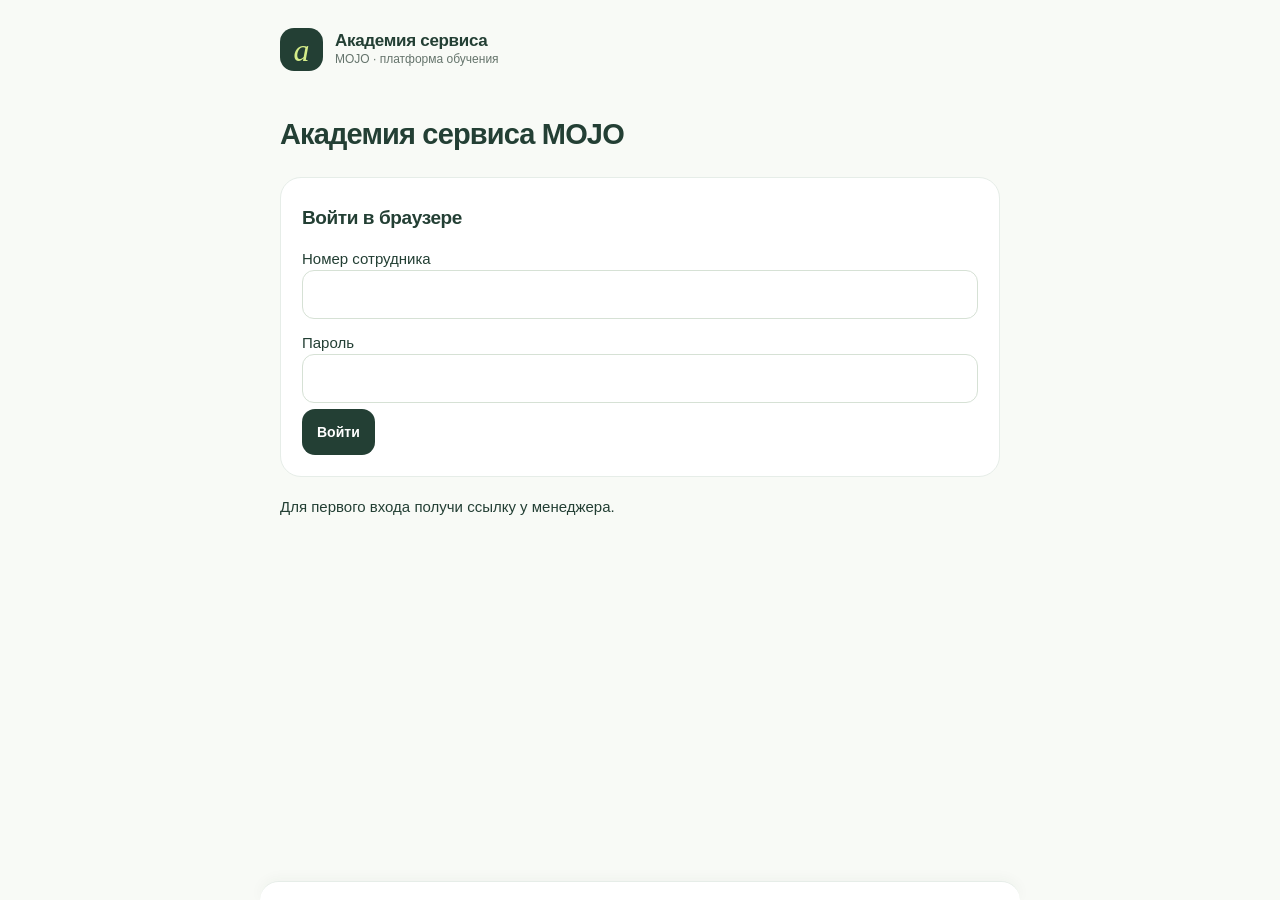
==== commit 3a2ddcf4: "Fix Telegram invitation login and prevent password fallback" ====
--- a/pilot/index.html
+++ b/pilot/index.html
@@ -1,2 +1,2 @@
-<!doctype html><html lang="ru"><head><meta charset="utf-8"><meta name="viewport" content="width=device-width,initial-scale=1,viewport-fit=cover"><title>Академия сервиса · Пилот</title><link rel="stylesheet" href="/pilot/pilot.css?v=20261023-outcome1"><link rel="stylesheet" href="/pilot/learning.css?v=20261023-events1"><link rel="stylesheet" href="/pilot/dishes.css?v=20261027-nav1"><link rel="stylesheet" href="/pilot/wine_cards.css?v=20261026-1-photos1"><script defer src="/pilot/telegram-web-app.js?v=20261101"></script><script defer src="/pilot/learning.js?v=20261110-recert"></script><script defer src="/pilot/onboarding.js?v=20261027-journey1-reflection1"></script><script defer src="/pilot/dishes.js?v=20261027-nav1-allergens1-next1"></script><script defer src="/pilot/pilot.js?v=20261110-recert"></script><script defer src="/pilot/wine_cards.js?v=20261026-1"></script><script defer src="/pilot/menu_cards.js?v=photos1-20261027-stages1-repeat1"></script><script defer src="/pilot/menu_assessments.js?v=20261027-stages1"></script><script defer src="/pilot/events.js?v=20261023-events1"></script><script defer src="/pilot/voice.js?v=1"></script><link rel="stylesheet" href="/pilot/learner.css?v=20261026-reference1"><link rel="stylesheet" href="/pilot/mobile_polish.css?v=20261027-buttons1"><link rel="stylesheet" href="/pilot/onboarding.css?v=20261027-journey1"><script defer src="/pilot/recertification.js?v=20261110"></script></head><body><header class="academy-header"><div class="academy-mark" aria-hidden="true">a</div><div class="academy-brand"><strong>Академия сервиса</strong><span>MOJO · платформа обучения</span></div></header><nav id="nav"></nav><main id="app"><p>Подключаемся…</p></main><div id="error" role="alert"></div></body></html>
+<!doctype html><html lang="ru"><head><meta charset="utf-8"><meta name="viewport" content="width=device-width,initial-scale=1,viewport-fit=cover"><title>Академия сервиса · Пилот</title><link rel="stylesheet" href="/pilot/pilot.css?v=20261023-outcome1"><link rel="stylesheet" href="/pilot/learning.css?v=20261023-events1"><link rel="stylesheet" href="/pilot/dishes.css?v=20261027-nav1"><link rel="stylesheet" href="/pilot/wine_cards.css?v=20261026-1-photos1"><script defer src="/pilot/telegram-web-app.js?v=20261101"></script><script defer src="/pilot/learning.js?v=20261110-recert"></script><script defer src="/pilot/onboarding.js?v=20261027-journey1-reflection1"></script><script defer src="/pilot/dishes.js?v=20261027-nav1-allergens1-next1"></script><script defer src="/pilot/pilot.js?v=20261116-telegram-login"></script><script defer src="/pilot/wine_cards.js?v=20261026-1"></script><script defer src="/pilot/menu_cards.js?v=photos1-20261027-stages1-repeat1"></script><script defer src="/pilot/menu_assessments.js?v=20261027-stages1"></script><script defer src="/pilot/events.js?v=20261023-events1"></script><script defer src="/pilot/voice.js?v=1"></script><link rel="stylesheet" href="/pilot/learner.css?v=20261026-reference1"><link rel="stylesheet" href="/pilot/mobile_polish.css?v=20261027-buttons1"><link rel="stylesheet" href="/pilot/onboarding.css?v=20261027-journey1"><script defer src="/pilot/recertification.js?v=20261110"></script></head><body><header class="academy-header"><div class="academy-mark" aria-hidden="true">a</div><div class="academy-brand"><strong>Академия сервиса</strong><span>MOJO · платформа обучения</span></div></header><nav id="nav"></nav><main id="app"><p>Подключаемся…</p></main><div id="error" role="alert"></div></body></html>
 
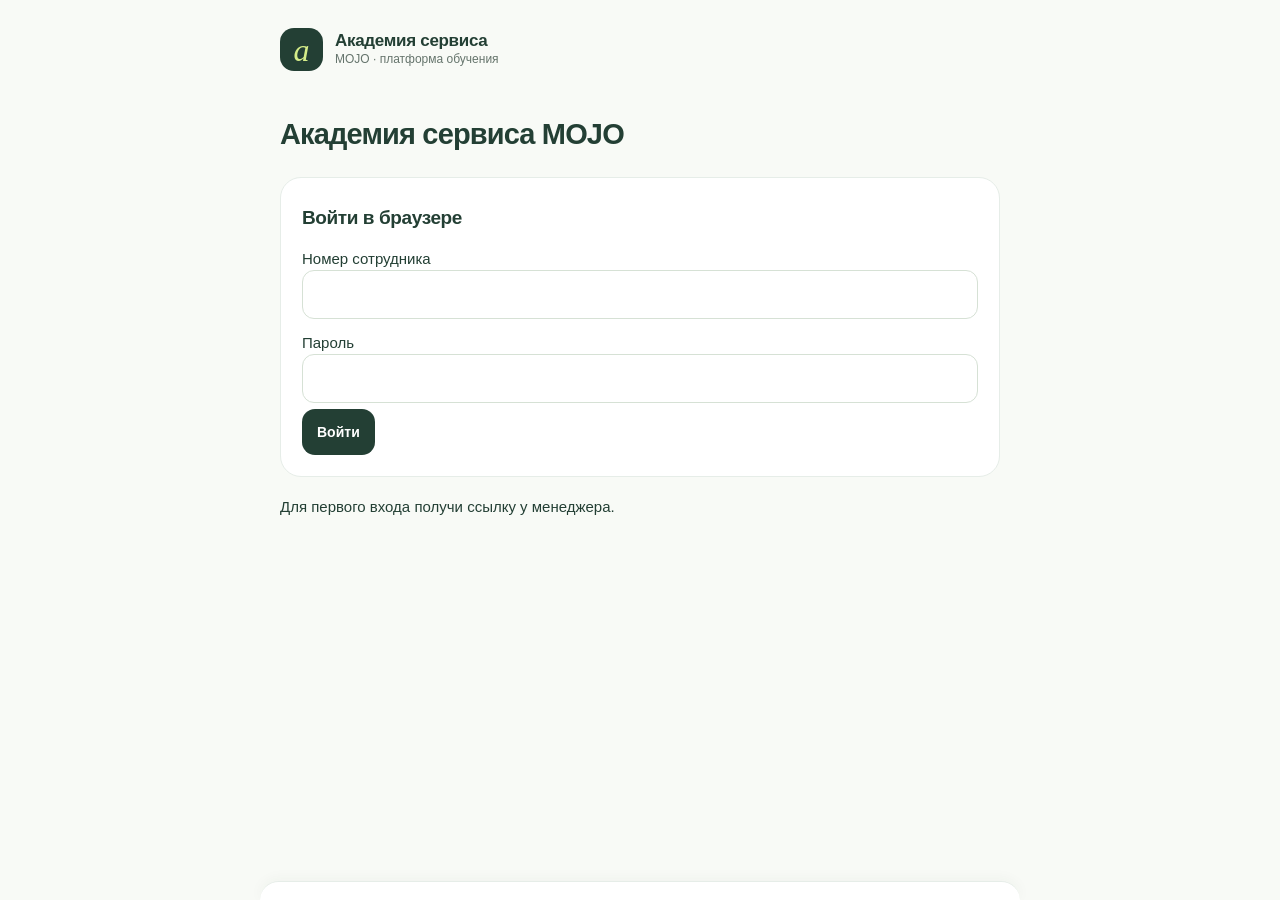
==== commit 7c70114f: "Fix removed staff reinvitations and accelerate Academy startup" ====
--- a/pilot/index.html
+++ b/pilot/index.html
@@ -1,2 +1,3 @@
-<!doctype html><html lang="ru"><head><meta charset="utf-8"><meta name="viewport" content="width=device-width,initial-scale=1,viewport-fit=cover"><title>Академия сервиса · Пилот</title><link rel="stylesheet" href="/pilot/pilot.css?v=20261023-outcome1"><link rel="stylesheet" href="/pilot/learning.css?v=20261023-events1"><link rel="stylesheet" href="/pilot/dishes.css?v=20261027-nav1"><link rel="stylesheet" href="/pilot/wine_cards.css?v=20261026-1-photos1"><script defer src="/pilot/telegram-web-app.js?v=20261101"></script><script defer src="/pilot/learning.js?v=20261110-recert"></script><script defer src="/pilot/onboarding.js?v=20261027-journey1-reflection1"></script><script defer src="/pilot/dishes.js?v=20261027-nav1-allergens1-next1"></script><script defer src="/pilot/pilot.js?v=20261116-telegram-login"></script><script defer src="/pilot/wine_cards.js?v=20261026-1"></script><script defer src="/pilot/menu_cards.js?v=photos1-20261027-stages1-repeat1"></script><script defer src="/pilot/menu_assessments.js?v=20261027-stages1"></script><script defer src="/pilot/events.js?v=20261023-events1"></script><script defer src="/pilot/voice.js?v=1"></script><link rel="stylesheet" href="/pilot/learner.css?v=20261026-reference1"><link rel="stylesheet" href="/pilot/mobile_polish.css?v=20261027-buttons1"><link rel="stylesheet" href="/pilot/onboarding.css?v=20261027-journey1"><script defer src="/pilot/recertification.js?v=20261110"></script></head><body><header class="academy-header"><div class="academy-mark" aria-hidden="true">a</div><div class="academy-brand"><strong>Академия сервиса</strong><span>MOJO · платформа обучения</span></div></header><nav id="nav"></nav><main id="app"><p>Подключаемся…</p></main><div id="error" role="alert"></div></body></html>
+<!doctype html><html lang="ru"><head><meta charset="utf-8"><meta name="viewport" content="width=device-width,initial-scale=1,viewport-fit=cover"><title>Академия сервиса · Пилот</title><link rel="stylesheet" href="/pilot/pilot.css?v=20261023-outcome1"><link rel="stylesheet" href="/pilot/learning.css?v=20261023-events1"><link rel="stylesheet" href="/pilot/dishes.css?v=20261027-nav1"><link rel="stylesheet" href="/pilot/wine_cards.css?v=20261026-1-photos1"><script defer src="/pilot/telegram-web-app.js?v=20261101"></script><script defer src="/pilot/learning.js?v=20261120-parallel"></script><script defer src="/pilot/onboarding.js?v=20261027-journey1-reflection1"></script><script defer src="/pilot/dishes.js?v=20261027-nav1-allergens1-next1"></script><script defer src="/pilot/pilot.js?v=20261120-startup-invites"></script><script defer src="/pilot/wine_cards.js?v=20261026-1"></script><script defer src="/pilot/menu_cards.js?v=photos1-20261027-stages1-repeat1"></script><script defer src="/pilot/menu_assessments.js?v=20261027-stages1"></script><script defer src="/pilot/events.js?v=20261023-events1"></script><script defer src="/pilot/voice.js?v=1"></script><link rel="stylesheet" href="/pilot/learner.css?v=20261026-reference1"><link rel="stylesheet" href="/pilot/mobile_polish.css?v=20261027-buttons1"><link rel="stylesheet" href="/pilot/onboarding.css?v=20261027-journey1"><script defer src="/pilot/recertification.js?v=20261110"></script></head><body><header class="academy-header"><div class="academy-mark" aria-hidden="true">a</div><div class="academy-brand"><strong>Академия сервиса</strong><span>MOJO · платформа обучения</span></div></header><nav id="nav"></nav><main id="app"><p>Подключаемся…</p></main><div id="error" role="alert"></div></body></html>
 
+
